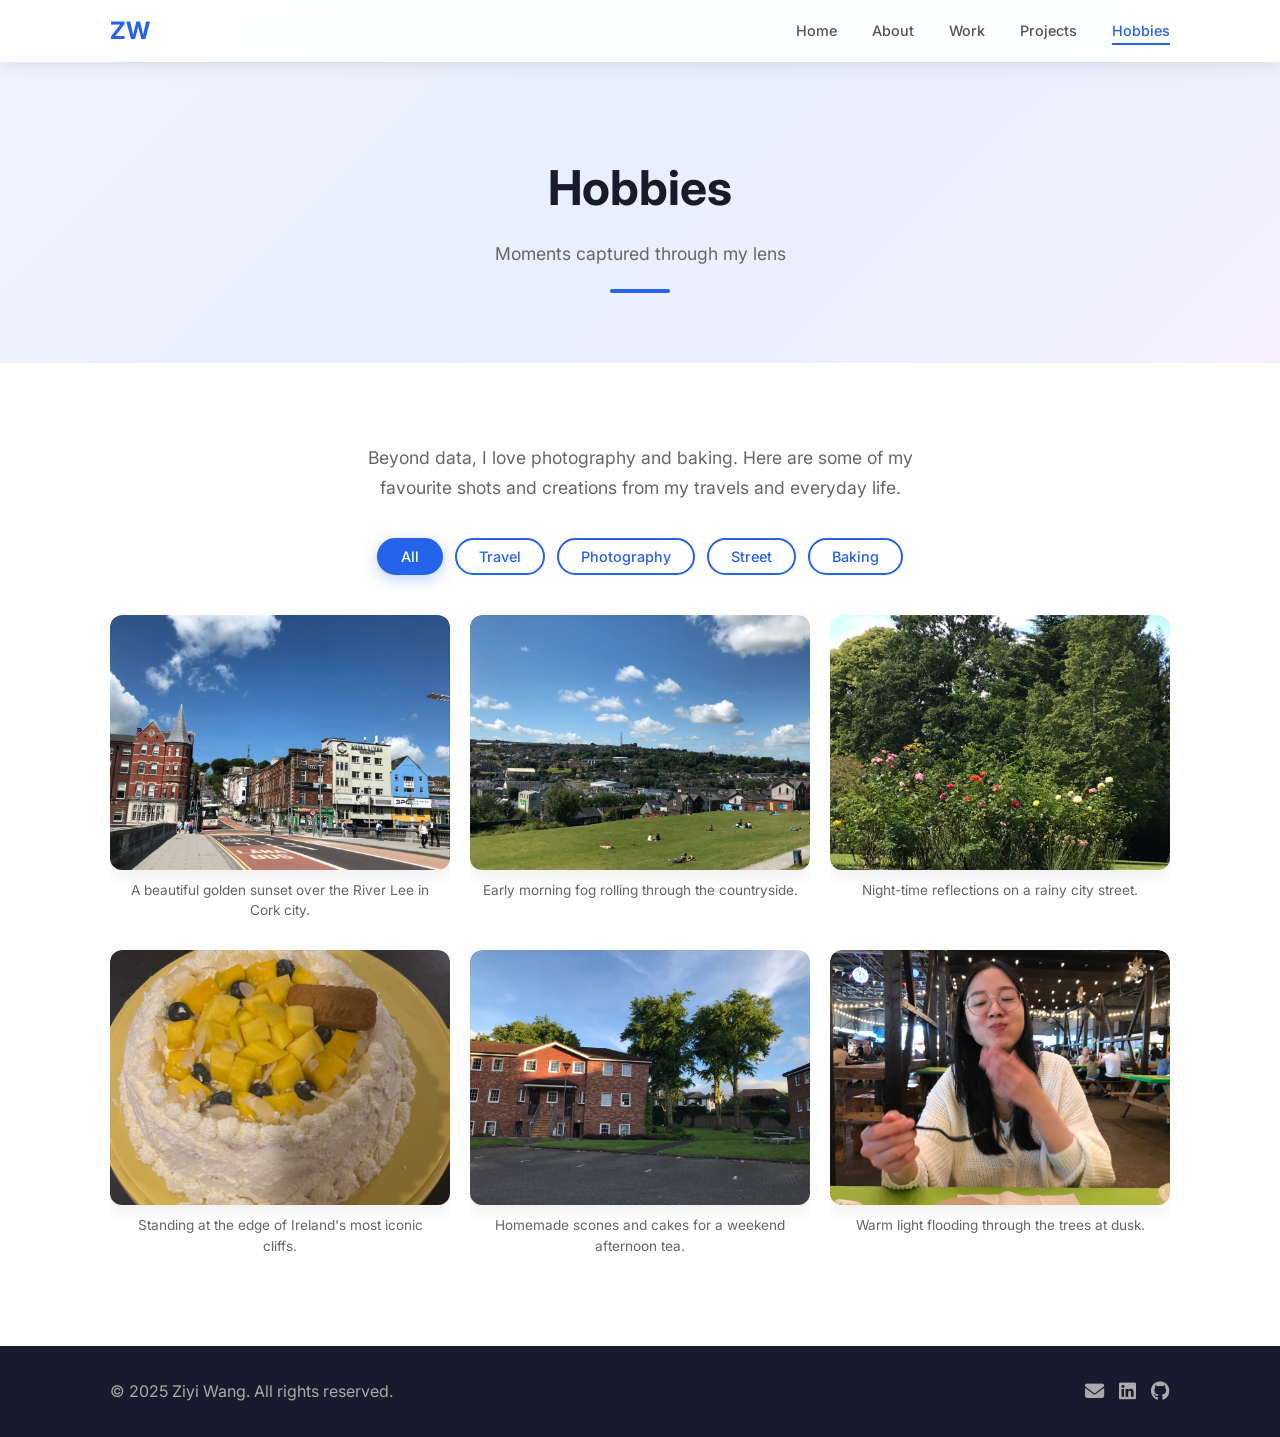
==== hobbies/index.html @ 8f274f3e "Add files via upload" ====
<!DOCTYPE html>
<html lang="en">
<head>
    <meta charset="UTF-8">
    <meta name="viewport" content="width=device-width, initial-scale=1.0">
    <title>Hobbies | Ziyi Wang</title>
    <link rel="stylesheet" href="../style.css">
    <link href="https://fonts.googleapis.com/css2?family=Inter:wght@300;400;500;600;700&display=swap" rel="stylesheet">
    <link rel="stylesheet" href="https://cdnjs.cloudflare.com/ajax/libs/font-awesome/6.4.0/css/all.min.css">
</head>
<body>

    <!-- Navigation -->
    <nav class="navbar navbar-solid" id="navbar">
        <div class="nav-container">
            <a href="../index.html" class="nav-logo">ZW</a>
            <button class="nav-toggle" id="navToggle">
                <i class="fas fa-bars"></i>
            </button>
            <ul class="nav-links" id="navLinks">
                <li><a href="../index.html">Home</a></li>
                <li><a href="../about/index.html">About</a></li>
                <li><a href="../work/index.html">Work</a></li>
                <li><a href="../projects/index.html">Projects</a></li>
                <li><a href="../hobbies/index.html" class="active">Hobbies</a></li>
            </ul>
        </div>
    </nav>

    <!-- Page Header -->
    <section class="page-header">
        <div class="container">
            <h1 class="page-header-title">Hobbies</h1>
            <p class="page-header-subtitle">
                Moments captured through my lens
            </p>
            <div class="page-header-line"></div>
        </div>
    </section>

    <!-- Gallery -->
    <section class="section" style="background: #fff;">
        <div class="container">
            <p class="hobbies-intro">
                Beyond data, I love photography and baking. Here are some of my
                favourite shots and creations from my travels and everyday life.
            </p>

            <!-- Filter Buttons -->
            <div class="photo-filters">
                <button class="filter-btn active" data-filter="all">All</button>
                <button class="filter-btn" data-filter="travel">Travel</button>
                <button class="filter-btn" data-filter="photography">Photography</button>
                <button class="filter-btn" data-filter="street">Street</button>
                <button class="filter-btn" data-filter="baking">Baking</button>
            </div>

            <!-- Photo Grid -->
            <div class="photo-gallery">

                <!-- Photo 1 -->
                <div class="photo-item" data-category="travel">
                    <div class="photo-wrapper">
                        <img src="../assets/photos/photo1.jpeg" alt="Sunset in Cork" loading="lazy">
                        <div class="photo-overlay">
                            <div class="photo-info">
                                <h4>Sunset in Cork</h4>
                                <p>Travel · 2024</p>
                            </div>
                            <button class="photo-expand"><i class="fas fa-expand"></i></button>
                        </div>
                    </div>
                    <div class="photo-caption">A beautiful golden sunset over the River Lee in Cork city.</div>
                </div>

                <!-- Photo 2 -->
                <div class="photo-item" data-category="photography">
                    <div class="photo-wrapper">
                        <img src="../assets/photos/photo2.jpeg" alt="Morning Mist" loading="lazy">
                        <div class="photo-overlay">
                            <div class="photo-info">
                                <h4>Morning Mist</h4>
                                <p>Photography · 2024</p>
                            </div>
                            <button class="photo-expand"><i class="fas fa-expand"></i></button>
                        </div>
                    </div>
                    <div class="photo-caption">Early morning fog rolling through the countryside.</div>
                </div>

                <!-- Photo 3 -->
                <div class="photo-item" data-category="street">
                    <div class="photo-wrapper">
                        <img src="../assets/photos/photo3.jpeg" alt="City Lights" loading="lazy">
                        <div class="photo-overlay">
                            <div class="photo-info">
                                <h4>City Lights</h4>
                                <p>Street · 2023</p>
                            </div>
                            <button class="photo-expand"><i class="fas fa-expand"></i></button>
                        </div>
                    </div>
                    <div class="photo-caption">Night-time reflections on a rainy city street.</div>
                </div>

                <!-- Photo 4 -->
                <div class="photo-item" data-category="travel">
                    <div class="photo-wrapper">
                        <img src="../assets/photos/photo4.jpeg" alt="Cliffs of Moher" loading="lazy">
                        <div class="photo-overlay">
                            <div class="photo-info">
                                <h4>Cliffs of Moher</h4>
                                <p>Travel · 2024</p>
                            </div>
                            <button class="photo-expand"><i class="fas fa-expand"></i></button>
                        </div>
                    </div>
                    <div class="photo-caption">Standing at the edge of Ireland's most iconic cliffs.</div>
                </div>

                <!-- Photo 5 -->
                <div class="photo-item" data-category="baking">
                    <div class="photo-wrapper">
                        <img src="../assets/photos/photo5.jpeg" alt="Afternoon Tea" loading="lazy">
                        <div class="photo-overlay">
                            <div class="photo-info">
                                <h4>Afternoon Tea</h4>
                                <p>Baking · 2024</p>
                            </div>
                            <button class="photo-expand"><i class="fas fa-expand"></i></button>
                        </div>
                    </div>
                    <div class="photo-caption">Homemade scones and cakes for a weekend afternoon tea.</div>
                </div>

                <!-- Photo 6 -->
                <div class="photo-item" data-category="photography">
                    <div class="photo-wrapper">
                        <img src="../assets/photos/photo6.jpeg" alt="Golden Hour" loading="lazy">
                        <div class="photo-overlay">
                            <div class="photo-info">
                                <h4>Golden Hour</h4>
                                <p>Photography · 2023</p>
                            </div>
                            <button class="photo-expand"><i class="fas fa-expand"></i></button>
                        </div>
                    </div>
                    <div class="photo-caption">Warm light flooding through the trees at dusk.</div>
                </div>

            </div>
        </div>
    </section>

    <!-- Lightbox -->
    <div class="lightbox" id="lightbox">
        <button class="lightbox-close" id="lightboxClose"><i class="fas fa-times"></i></button>
        <button class="lightbox-nav lightbox-prev" id="lightboxPrev"><i class="fas fa-chevron-left"></i></button>
        <button class="lightbox-nav lightbox-next" id="lightboxNext"><i class="fas fa-chevron-right"></i></button>
        <div class="lightbox-content">
            <img src="" alt="" id="lightboxImg">
            <div class="lightbox-caption" id="lightboxCaption"></div>
        </div>
    </div>

    <!-- Footer -->
    <footer class="footer">
        <div class="container">
            <div class="footer-content">
                <p>&copy; 2025 Ziyi Wang. All rights reserved.</p>
                <div class="footer-socials">
                    <a href="mailto:itszoey211@gmail.com"><i class="fas fa-envelope"></i></a>
                    <a href="https://www.linkedin.com/in/-ziyi-wang/" target="_blank"><i class="fab fa-linkedin"></i></a>
                    <a href="https://github.com/Itzoeyw" target="_blank"><i class="fab fa-github"></i></a>
                </div>
            </div>
        </div>
    </footer>

    <script>
        // Mobile nav
        document.getElementById('navToggle').addEventListener('click', () => {
            document.getElementById('navLinks').classList.toggle('active');
        });
        document.querySelectorAll('.nav-links a').forEach(a => {
            a.addEventListener('click', () => document.getElementById('navLinks').classList.remove('active'));
        });

        // Photo filters
        const filterBtns = document.querySelectorAll('.filter-btn');
        const photos = document.querySelectorAll('.photo-item');
        filterBtns.forEach(btn => {
            btn.addEventListener('click', () => {
                filterBtns.forEach(b => b.classList.remove('active'));
                btn.classList.add('active');
                const f = btn.dataset.filter;
                photos.forEach(p => {
                    p.classList.toggle('hidden', f !== 'all' && p.dataset.category !== f);
                });
            });
        });

        // Lightbox
        const lightbox = document.getElementById('lightbox');
        const lbImg = document.getElementById('lightboxImg');
        const lbCap = document.getElementById('lightboxCaption');
        let idx = 0;

        function vis() { return [...document.querySelectorAll('.photo-item:not(.hidden)')]; }

        function openLB(i) {
            const list = vis(); idx = i;
            const p = list[idx];
            lbImg.src = p.querySelector('img').src;
            const title = p.querySelector('h4').textContent;
            const caption = p.querySelector('.photo-caption').textContent;
            lbCap.textContent = title + ' — ' + caption;
            lightbox.classList.add('active');
            document.body.style.overflow = 'hidden';
        }

        function closeLB() {
            lightbox.classList.remove('active');
            document.body.style.overflow = '';
        }

        function navLB(d) {
            const list = vis();
            idx = (idx + d + list.length) % list.length;
            const p = list[idx];
            lbImg.src = p.querySelector('img').src;
            const title = p.querySelector('h4').textContent;
            const caption = p.querySelector('.photo-caption').textContent;
            lbCap.textContent = title + ' — ' + caption;
        }

        document.querySelectorAll('.photo-wrapper').forEach(w => {
            w.addEventListener('click', () => {
                const item = w.closest('.photo-item');
                const i = vis().indexOf(item);
                if (i >= 0) openLB(i);
            });
        });

        document.getElementById('lightboxClose').addEventListener('click', closeLB);
        document.getElementById('lightboxPrev').addEventListener('click', () => navLB(-1));
        document.getElementById('lightboxNext').addEventListener('click', () => navLB(1));
        lightbox.addEventListener('click', (e) => { if (e.target === lightbox) closeLB(); });
        document.addEventListener('keydown', (e) => {
            if (!lightbox.classList.contains('active')) return;
            if (e.key === 'Escape') closeLB();
            if (e.key === 'ArrowLeft') navLB(-1);
            if (e.key === 'ArrowRight') navLB(1);
        });
    </script>

</body>
</html>
---- style.css ----
/* ==================== CUSTOM PROPERTIES ==================== */
:root {
    --color-primary: #2563eb;
    --color-primary-dark: #1d4ed8;
    --color-accent: #6366f1;
    --color-bg: #fafafa;
    --color-bg-alt: #fff;
    --color-bg-hero: linear-gradient(135deg, #f0f4ff 0%, #e8f0fe 50%, #f5f0ff 100%);
    --color-bg-card: #fff;
    --color-bg-tag: #f0f4ff;
    --color-text: #333;
    --color-text-light: #555;
    --color-text-lighter: #666;
    --color-text-muted: #999;
    --color-heading: #1a1a2e;
    --color-border: #ddd;
    --color-footer-bg: #1a1a2e;
    --color-footer-text: #aaa;
    --shadow-card: 0 4px 20px rgba(0, 0, 0, 0.08);
    --radius: 12px;
    --transition: 0.3s ease;
    --font: 'Inter', sans-serif;
}

/* ==================== RESET & BASE ==================== */
* {
    margin: 0;
    padding: 0;
    box-sizing: border-box;
}

html {
    scroll-behavior: smooth;
}

body {
    font-family: var(--font);
    color: var(--color-text);
    line-height: 1.6;
    background-color: var(--color-bg);
    overflow-x: hidden;
}

a {
    text-decoration: none;
    color: inherit;
}

ul {
    list-style: none;
}

img {
    max-width: 100%;
    display: block;
}

.container {
    max-width: 1100px;
    margin: 0 auto;
    padding: 0 20px;
}

/* ==================== NAVBAR ==================== */
.navbar {
    position: fixed;
    top: 0;
    left: 0;
    width: 100%;
    z-index: 1000;
    padding: 20px 0;
    transition: all var(--transition);
    background: transparent;
}

.navbar.scrolled,
.navbar-solid {
    background: rgba(255, 255, 255, 0.95);
    backdrop-filter: blur(10px);
    box-shadow: 0 2px 20px rgba(0, 0, 0, 0.1);
    padding: 12px 0;
}

.nav-container {
    max-width: 1100px;
    margin: 0 auto;
    padding: 0 20px;
    display: flex;
    justify-content: space-between;
    align-items: center;
}

.nav-logo {
    font-size: 1.5rem;
    font-weight: 700;
    color: var(--color-primary);
    transition: transform var(--transition);
}

.nav-logo:hover {
    transform: scale(1.05);
}

.nav-links {
    display: flex;
    gap: 35px;
}

.nav-links a {
    font-size: 0.9rem;
    font-weight: 500;
    color: var(--color-text-light);
    transition: color var(--transition);
    position: relative;
    padding: 4px 0;
}

.nav-links a:hover,
.nav-links a.active {
    color: var(--color-primary);
}

.nav-links a::after {
    content: '';
    position: absolute;
    bottom: -2px;
    left: 0;
    width: 0;
    height: 2px;
    background: var(--color-primary);
    transition: width var(--transition);
}

.nav-links a:hover::after,
.nav-links a.active::after {
    width: 100%;
}

.nav-toggle {
    display: none;
    background: none;
    border: none;
    font-size: 1.5rem;
    cursor: pointer;
    color: var(--color-text);
}

/* ==================== HERO ==================== */
.hero {
    min-height: 100vh;
    display: flex;
    flex-direction: column;
    justify-content: center;
    align-items: center;
    padding: 120px 20px 60px;
    background: var(--color-bg-hero);
    position: relative;
}

.hero-content {
    max-width: 1100px;
    width: 100%;
    display: flex;
    align-items: center;
    justify-content: space-between;
    gap: 60px;
}

.hero-text {
    flex: 1;
}

.hero-greeting {
    font-size: 1.1rem;
    color: var(--color-primary);
    font-weight: 500;
    margin-bottom: 8px;
}

.hero-name {
    font-size: 3.5rem;
    font-weight: 700;
    color: var(--color-heading);
    margin-bottom: 10px;
    line-height: 1.2;
}

.hero-title {
    font-size: 1.4rem;
    color: var(--color-accent);
    font-weight: 500;
    margin-bottom: 20px;
}

.hero-description {
    font-size: 1.05rem;
    color: var(--color-text-lighter);
    max-width: 500px;
    margin-bottom: 30px;
    line-height: 1.7;
}

.hero-buttons {
    display: flex;
    gap: 15px;
    margin-bottom: 30px;
}

.btn {
    padding: 12px 28px;
    border-radius: 8px;
    font-weight: 600;
    font-size: 0.95rem;
    transition: all var(--transition);
    cursor: pointer;
    display: inline-block;
}

.btn-primary {
    background: var(--color-primary);
    color: white;
    border: 2px solid var(--color-primary);
}

.btn-primary:hover {
    background: var(--color-primary-dark);
    transform: translateY(-2px);
    box-shadow: 0 4px 15px rgba(37, 99, 235, 0.4);
}

.btn-secondary {
    background: transparent;
    color: var(--color-primary);
    border: 2px solid var(--color-primary);
}

.btn-secondary:hover {
    background: var(--color-primary);
    color: white;
    transform: translateY(-2px);
}

.hero-socials {
    display: flex;
    gap: 15px;
}

.hero-socials a {
    width: 42px;
    height: 42px;
    border-radius: 50%;
    border: 2px solid var(--color-border);
    display: flex;
    align-items: center;
    justify-content: center;
    color: var(--color-text-light);
    transition: all var(--transition);
}

.hero-socials a:hover {
    border-color: var(--color-primary);
    color: var(--color-primary);
    transform: translateY(-3px);
}

.hero-image {
    flex-shrink: 0;
}

.image-wrapper {
    width: 300px;
    height: 300px;
    border-radius: 50%;
    overflow: hidden;
    border: 4px solid var(--color-primary);
    box-shadow: 0 20px 60px rgba(37, 99, 235, 0.2);
}

.image-wrapper img {
    width: 100%;
    height: 100%;
    object-fit: cover;
}

.scroll-indicator {
    position: absolute;
    bottom: 30px;
    animation: bounce 2s infinite;
}

.scroll-indicator a {
    color: var(--color-primary);
    font-size: 1.5rem;
}

@keyframes bounce {
    0%, 20%, 50%, 80%, 100% { transform: translateY(0); }
    40% { transform: translateY(-10px); }
    60% { transform: translateY(-5px); }
}

/* Intro cards on home */
.intro-cards {
    display: grid;
    grid-template-columns: repeat(4, 1fr);
    gap: 25px;
    padding: 80px 0;
    max-width: 1100px;
    margin: 0 auto;
}

.intro-card {
    background: var(--color-bg-card);
    padding: 35px 25px;
    border-radius: var(--radius);
    text-align: center;
    box-shadow: var(--shadow-card);
    transition: transform var(--transition);
    cursor: pointer;
    display: block;
}

.intro-card:hover {
    transform: translateY(-5px);
}

.intro-card i {
    font-size: 2rem;
    color: var(--color-primary);
    margin-bottom: 15px;
}

.intro-card h3 {
    color: var(--color-heading);
    font-size: 1.1rem;
    margin-bottom: 8px;
    font-weight: 600;
}

.intro-card p {
    color: var(--color-text-lighter);
    font-size: 0.9rem;
    line-height: 1.6;
}

.intro-card .card-arrow {
    margin-top: 15px;
    color: var(--color-primary);
    font-size: 0.85rem;
    font-weight: 600;
    display: inline-flex;
    align-items: center;
    gap: 6px;
    transition: gap var(--transition);
}

.intro-card:hover .card-arrow {
    gap: 10px;
}

/* ==================== PAGE HEADER ==================== */
.page-header {
    padding: 150px 0 70px;
    background: var(--color-bg-hero);
    text-align: center;
}

.page-header-title {
    font-size: 3rem;
    font-weight: 700;
    color: var(--color-heading);
    margin-bottom: 12px;
}

.page-header-subtitle {
    font-size: 1.1rem;
    color: var(--color-text-lighter);
    max-width: 500px;
    margin: 0 auto;
    line-height: 1.7;
}

.page-header-line {
    width: 60px;
    height: 4px;
    background: var(--color-primary);
    margin: 20px auto 0;
    border-radius: 2px;
}

/* ==================== SECTIONS ==================== */
.section {
    padding: 80px 0;
}

.section-alt {
    background: var(--color-bg);
}

.section-title {
    font-size: 1.8rem;
    font-weight: 700;
    color: var(--color-heading);
    margin-bottom: 10px;
}

.section-title.center {
    text-align: center;
}

.section-line {
    width: 50px;
    height: 3px;
    background: var(--color-primary);
    border-radius: 2px;
    margin-bottom: 40px;
}

.section-line.center {
    margin-left: auto;
    margin-right: auto;
}

/* ==================== ABOUT ==================== */
.about-grid {
    display: grid;
    grid-template-columns: 1fr 1fr;
    gap: 60px;
    align-items: center;
}

.about-text p {
    font-size: 1.05rem;
    color: var(--color-text-light);
    margin-bottom: 15px;
    line-height: 1.8;
}

.about-image-col {
    display: flex;
    justify-content: center;
}

.about-photo {
    width: 280px;
    height: 340px;
    border-radius: var(--radius);
    overflow: hidden;
    box-shadow: var(--shadow-card);
    position: relative;
}

.about-photo img {
    width: 100%;
    height: 100%;
    object-fit: cover;
}

.about-stats {
    display: grid;
    grid-template-columns: repeat(4, 1fr);
    gap: 20px;
}

.stat-card {
    background: var(--color-bg-card);
    padding: 30px 20px;
    border-radius: var(--radius);
    text-align: center;
    transition: transform var(--transition);
    box-shadow: var(--shadow-card);
}

.stat-card:hover {
    transform: translateY(-5px);
}

.stat-card h3 {
    font-size: 2rem;
    color: var(--color-primary);
    font-weight: 700;
}

.stat-card p {
    color: var(--color-text-lighter);
    font-size: 0.9rem;
    margin-top: 5px;
}

/* ==================== SKILLS ==================== */
.skills-grid {
    display: grid;
    grid-template-columns: repeat(2, 1fr);
    gap: 30px;
}

.skill-category {
    background: var(--color-bg-card);
    padding: 30px;
    border-radius: var(--radius);
    box-shadow: var(--shadow-card);
}

.skill-category h3 {
    font-size: 1.1rem;
    color: var(--color-heading);
    margin-bottom: 20px;
    font-weight: 600;
}

.skill-category h3 i {
    color: var(--color-primary);
    margin-right: 8px;
}

.skill-item {
    margin-bottom: 15px;
}

.skill-name {
    font-size: 0.9rem;
    color: var(--color-text-light);
    font-weight: 500;
    display: block;
    margin-bottom: 6px;
}

.skill-bar {
    width: 100%;
    height: 8px;
    background: var(--color-bg-tag);
    border-radius: 4px;
    overflow: hidden;
}

.skill-fill {
    height: 100%;
    background: linear-gradient(90deg, var(--color-primary), var(--color-accent));
    border-radius: 4px;
    width: var(--w);
}

.competency-tags {
    display: flex;
    flex-wrap: wrap;
    gap: 10px;
}

.competency-tags span {
    background: var(--color-bg-tag);
    color: var(--color-primary);
    padding: 8px 16px;
    border-radius: 25px;
    font-size: 0.85rem;
    font-weight: 500;
}

/* ==================== TIMELINE ==================== */
.timeline {
    position: relative;
    padding-left: 40px;
}

.timeline::before {
    content: '';
    position: absolute;
    left: 15px;
    top: 0;
    bottom: 0;
    width: 3px;
    background: linear-gradient(to bottom, var(--color-primary), var(--color-accent));
    border-radius: 2px;
}

.timeline-item {
    position: relative;
    margin-bottom: 40px;
}

.timeline-dot {
    position: absolute;
    left: -32px;
    top: 25px;
    width: 14px;
    height: 14px;
    background: var(--color-primary);
    border-radius: 50%;
    border: 3px solid var(--color-bg);
    box-shadow: 0 0 0 3px var(--color-primary);
}

.timeline-card {
    background: var(--color-bg-card);
    padding: 30px;
    border-radius: var(--radius);
    box-shadow: var(--shadow-card);
    transition: transform var(--transition);
}

.timeline-card:hover {
    transform: translateX(5px);
}

.timeline-header {
    display: flex;
    justify-content: space-between;
    align-items: flex-start;
    margin-bottom: 15px;
    flex-wrap: wrap;
    gap: 10px;
}

.timeline-header h3 {
    font-size: 1.2rem;
    color: var(--color-heading);
    font-weight: 600;
}

.timeline-header h4 {
    color: var(--color-primary);
    font-size: 0.95rem;
    font-weight: 500;
    margin-top: 4px;
}

.timeline-date {
    background: var(--color-bg-tag);
    color: var(--color-primary);
    padding: 5px 12px;
    border-radius: 20px;
    font-size: 0.85rem;
    font-weight: 500;
    white-space: nowrap;
}

.timeline-list {
    margin: 15px 0;
    padding-left: 20px;
}

.timeline-list li {
    list-style: disc;
    color: var(--color-text-light);
    font-size: 0.95rem;
    margin-bottom: 8px;
    line-height: 1.6;
}

.timeline-tags {
    display: flex;
    flex-wrap: wrap;
    gap: 8px;
    margin-top: 15px;
}

.timeline-tags span {
    background: var(--color-bg-tag);
    color: var(--color-primary);
    padding: 4px 12px;
    border-radius: 20px;
    font-size: 0.8rem;
    font-weight: 500;
}

/* ==================== PROJECTS ==================== */
.projects-grid {
    display: grid;
    grid-template-columns: repeat(3, 1fr);
    gap: 25px;
}

.project-card {
    background: var(--color-bg-card);
    padding: 30px;
    border-radius: var(--radius);
    box-shadow: var(--shadow-card);
    transition: transform var(--transition);
    border-top: 4px solid var(--color-primary);
}

.project-card:hover {
    transform: translateY(-5px);
}

.project-icon {
    width: 50px;
    height: 50px;
    background: var(--color-bg-tag);
    border-radius: var(--radius);
    display: flex;
    align-items: center;
    justify-content: center;
    font-size: 1.3rem;
    color: var(--color-primary);
    margin-bottom: 15px;
}

.project-card h3 {
    font-size: 1.1rem;
    color: var(--color-heading);
    margin-bottom: 10px;
    font-weight: 600;
}

.project-card p {
    color: var(--color-text-lighter);
    font-size: 0.9rem;
    line-height: 1.6;
    margin-bottom: 15px;
}

.project-tags {
    display: flex;
    flex-wrap: wrap;
    gap: 6px;
    margin-bottom: 10px;
}

.project-tags span {
    background: var(--color-bg-tag);
    color: var(--color-primary);
    padding: 3px 10px;
    border-radius: 15px;
    font-size: 0.75rem;
    font-weight: 500;
}

.project-date {
    color: var(--color-text-muted);
    font-size: 0.8rem;
}

/* ==================== EDUCATION ==================== */
.education-grid {
    display: grid;
    grid-template-columns: repeat(2, 1fr);
    gap: 30px;
}

.education-card {
    background: var(--color-bg-card);
    padding: 35px;
    border-radius: var(--radius);
    box-shadow: var(--shadow-card);
    text-align: center;
    transition: transform var(--transition);
}

.education-card:hover {
    transform: translateY(-5px);
}

.edu-icon {
    font-size: 2.5rem;
    color: var(--color-primary);
    margin-bottom: 15px;
}

.education-card h3 {
    font-size: 1.15rem;
    color: var(--color-heading);
    font-weight: 600;
    margin-bottom: 5px;
}

.education-card h4 {
    color: var(--color-primary);
    font-size: 0.95rem;
    font-weight: 500;
    margin-bottom: 10px;
}

.edu-date {
    background: var(--color-bg-tag);
    color: var(--color-primary);
    padding: 4px 14px;
    border-radius: 20px;
    font-size: 0.85rem;
    font-weight: 500;
}

.edu-grade {
    margin-top: 12px;
    color: var(--color-text-light);
    font-weight: 600;
}

/* ==================== CONTACT ==================== */
.contact-section {
    background: var(--color-bg-hero) !important;
}

.contact-intro {
    color: var(--color-text-lighter);
    font-size: 1.05rem;
    margin-bottom: 35px;
    line-height: 1.7;
}

.contact-intro.center {
    text-align: center;
}

.contact-cards {
    display: grid;
    grid-template-columns: repeat(3, 1fr);
    gap: 25px;
}

.contact-card {
    background: var(--color-bg-card);
    padding: 35px 25px;
    border-radius: var(--radius);
    text-align: center;
    box-shadow: var(--shadow-card);
    transition: transform var(--transition);
}

.contact-card:hover {
    transform: translateY(-5px);
}

.contact-card i {
    font-size: 2rem;
    color: var(--color-primary);
    margin-bottom: 15px;
}

.contact-card h4 {
    color: var(--color-heading);
    margin-bottom: 8px;
}

.contact-card p {
    color: var(--color-text-lighter);
    font-size: 0.9rem;
}

/* ==================== PHOTOGRAPHY ==================== */
.hobbies-intro {
    text-align: center;
    color: var(--color-text-lighter);
    font-size: 1.1rem;
    margin-bottom: 35px;
    max-width: 600px;
    margin-left: auto;
    margin-right: auto;
    line-height: 1.7;
}

.photo-filters {
    display: flex;
    justify-content: center;
    gap: 12px;
    margin-bottom: 40px;
    flex-wrap: wrap;
}

.filter-btn {
    padding: 8px 22px;
    border: 2px solid var(--color-primary);
    background: transparent;
    color: var(--color-primary);
    border-radius: 25px;
    font-size: 0.9rem;
    font-weight: 500;
    cursor: pointer;
    transition: all var(--transition);
    font-family: var(--font);
}

.filter-btn:hover,
.filter-btn.active {
    background: var(--color-primary);
    color: white;
    box-shadow: 0 4px 15px rgba(37, 99, 235, 0.3);
}

.photo-gallery {
    display: grid;
    grid-template-columns: repeat(3, 1fr);
    gap: 20px;
}

.photo-item {
    border-radius: var(--radius);
    overflow: hidden;
    transition: all 0.4s ease;
}

.photo-item.hidden {
    display: none;
}

.photo-wrapper {
    position: relative;
    width: 100%;
    padding-top: 75%;
    overflow: hidden;
    border-radius: var(--radius);
    cursor: pointer;
    box-shadow: var(--shadow-card);
}

.photo-wrapper img {
    position: absolute;
    top: 0;
    left: 0;
    width: 100%;
    height: 100%;
    object-fit: cover;
    transition: transform 0.5s ease;
}

.photo-wrapper:hover img {
    transform: scale(1.08);
}

.photo-overlay {
    position: absolute;
    bottom: 0;
    left: 0;
    right: 0;
    background: linear-gradient(to top, rgba(0,0,0,0.75), rgba(0,0,0,0.3) 50%, transparent);
    padding: 50px 20px 20px;
    display: flex;
    justify-content: space-between;
    align-items: flex-end;
    opacity: 0;
    transition: opacity var(--transition);
}

.photo-wrapper:hover .photo-overlay {
    opacity: 1;
}

.photo-info h4 {
    color: #fff;
    font-size: 1rem;
    font-weight: 600;
    margin-bottom: 2px;
}

.photo-info p {
    color: rgba(255,255,255,0.8);
    font-size: 0.8rem;
}

.photo-expand {
    width: 38px;
    height: 38px;
    border-radius: 50%;
    border: 2px solid rgba(255,255,255,0.7);
    background: rgba(255,255,255,0.15);
    color: #fff;
    display: flex;
    align-items: center;
    justify-content: center;
    cursor: pointer;
    transition: all var(--transition);
    font-size: 0.9rem;
    flex-shrink: 0;
}

.photo-expand:hover {
    background: var(--color-primary);
    border-color: var(--color-primary);
}

/* ==================== LIGHTBOX ==================== */
.lightbox {
    position: fixed;
    inset: 0;
    background: rgba(0,0,0,0.92);
    z-index: 2000;
    display: flex;
    align-items: center;
    justify-content: center;
    opacity: 0;
    visibility: hidden;
    transition: all var(--transition);
}

.lightbox.active {
    opacity: 1;
    visibility: visible;
}

.lightbox-content {
    max-width: 90vw;
    max-height: 85vh;
    display: flex;
    flex-direction: column;
    align-items: center;
}

.lightbox-content img {
    max-width: 100%;
    max-height: 78vh;
    object-fit: contain;
    border-radius: 8px;
    box-shadow: 0 20px 60px rgba(0,0,0,0.5);
}

.lightbox-caption {
    color: rgba(255,255,255,0.85);
    font-size: 0.95rem;
    margin-top: 15px;
    text-align: center;
}

.lightbox-close {
    position: absolute;
    top: 20px;
    right: 25px;
    width: 45px;
    height: 45px;
    border-radius: 50%;
    border: 2px solid rgba(255,255,255,0.4);
    background: rgba(255,255,255,0.1);
    color: #fff;
    font-size: 1.2rem;
    cursor: pointer;
    display: flex;
    align-items: center;
    justify-content: center;
    transition: all var(--transition);
    z-index: 2001;
}

.lightbox-close:hover {
    background: rgba(255,255,255,0.25);
    transform: rotate(90deg);
}

.lightbox-nav {
    position: absolute;
    top: 50%;
    transform: translateY(-50%);
    width: 50px;
    height: 50px;
    border-radius: 50%;
    border: 2px solid rgba(255,255,255,0.4);
    background: rgba(255,255,255,0.1);
    color: #fff;
    font-size: 1.1rem;
    cursor: pointer;
    display: flex;
    align-items: center;
    justify-content: center;
    transition: all var(--transition);
    z-index: 2001;
}

.lightbox-nav:hover {
    background: rgba(255,255,255,0.25);
}

.lightbox-prev {
    left: 25px;
}

.lightbox-next {
    right: 25px;
}

/* ==================== FOOTER ==================== */
.footer {
    background: var(--color-footer-bg);
    color: var(--color-footer-text);
    padding: 30px 0;
}

.footer-content {
    display: flex;
    justify-content: space-between;
    align-items: center;
}

.footer-socials {
    display: flex;
    gap: 15px;
}

.footer-socials a {
    color: var(--color-footer-text);
    font-size: 1.2rem;
    transition: color var(--transition);
}

.footer-socials a:hover {
    color: var(--color-primary);
}

/* ==================== RESPONSIVE ==================== */
@media (max-width: 768px) {
    .nav-toggle {
        display: block;
    }

    .nav-links {
        display: none;
        position: absolute;
        top: 100%;
        left: 0;
        width: 100%;
        background: white;
        flex-direction: column;
        padding: 20px;
        box-shadow: 0 10px 30px rgba(0,0,0,0.1);
        gap: 15px;
    }

    .nav-links.active {
        display: flex;
    }

    .hero-content {
        flex-direction: column-reverse;
        text-align: center;
    }

    .hero-name {
        font-size: 2.5rem;
    }

    .hero-description {
        margin: 0 auto 30px;
    }

    .hero-buttons {
        justify-content: center;
    }

    .hero-socials {
        justify-content: center;
    }

    .image-wrapper {
        width: 200px;
        height: 200px;
    }

    .page-header {
        padding: 120px 0 50px;
    }

    .page-header-title {
        font-size: 2.2rem;
    }

    .intro-cards {
        grid-template-columns: 1fr;
    }

    .about-grid {
        grid-template-columns: 1fr;
        gap: 40px;
    }

    .about-image-col {
        order: -1;
    }

    .about-stats {
        grid-template-columns: repeat(2, 1fr);
    }

    .skills-grid {
        grid-template-columns: 1fr;
    }

    .projects-grid {
        grid-template-columns: 1fr;
    }

    .education-grid {
        grid-template-columns: 1fr;
    }

    .contact-cards {
        grid-template-columns: 1fr;
    }

    .timeline {
        padding-left: 30px;
    }

    .timeline-header {
        flex-direction: column;
    }

    .photo-gallery {
        grid-template-columns: repeat(2, 1fr);
        gap: 15px;
    }

    .photo-filters {
        gap: 8px;
    }

    .filter-btn {
        padding: 6px 16px;
        font-size: 0.82rem;
    }

    .lightbox-nav {
        width: 40px;
        height: 40px;
    }

    .lightbox-prev {
        left: 10px;
    }

    .lightbox-next {
        right: 10px;
    }

    .lightbox-close {
        top: 15px;
        right: 15px;
        width: 40px;
        height: 40px;
    }

    .footer-content {
        flex-direction: column;
        gap: 15px;
        text-align: center;
    }
}

@media (max-width: 480px) {
    .photo-gallery {
        grid-template-columns: 1fr;
    }

    .about-stats {
        grid-template-columns: 1fr;
    }
}

/* ==================== PHOTO CAPTIONS ==================== */
.photo-caption {
    padding: 10px 12px;
    font-size: 0.85rem;
    color: var(--color-text-lighter);
    line-height: 1.5;
    text-align: center;
}

/* ==================== PROJECT DETAIL CARDS ==================== */
.project-detail-grid {
    display: flex;
    flex-direction: column;
    gap: 40px;
}

.project-detail-card {
    background: var(--color-bg-card);
    border-radius: var(--radius);
    box-shadow: var(--shadow-card);
    overflow: hidden;
    transition: transform var(--transition);
    display: grid;
    grid-template-columns: 1fr 1fr;
    gap: 0;
}

.project-detail-card:hover {
    transform: translateY(-5px);
}

.project-detail-card:nth-child(even) {
    direction: rtl;
}

.project-detail-card:nth-child(even) > * {
    direction: ltr;
}

.project-detail-img {
    width: 100%;
    height: 100%;
    min-height: 280px;
    overflow: hidden;
}

.project-detail-img img {
    width: 100%;
    height: 100%;
    object-fit: cover;
    transition: transform 0.5s ease;
}

.project-detail-card:hover .project-detail-img img {
    transform: scale(1.05);
}

.project-detail-body {
    padding: 35px;
    display: flex;
    flex-direction: column;
    justify-content: center;
}

.project-detail-body h3 {
    font-size: 1.3rem;
    color: var(--color-heading);
    font-weight: 700;
    margin-bottom: 8px;
}

.project-detail-body .project-role {
    font-size: 0.9rem;
    color: var(--color-primary);
    font-weight: 500;
    margin-bottom: 15px;
}

.project-detail-body p {
    font-size: 0.95rem;
    color: var(--color-text-light);
    line-height: 1.7;
    margin-bottom: 15px;
}

.project-detail-body ul {
    padding-left: 20px;
    margin-bottom: 20px;
}

.project-detail-body ul li {
    list-style: disc;
    font-size: 0.9rem;
    color: var(--color-text-light);
    margin-bottom: 6px;
    line-height: 1.6;
}

.project-detail-tags {
    display: flex;
    flex-wrap: wrap;
    gap: 8px;
    margin-bottom: 15px;
}

.project-detail-tags span {
    background: var(--color-bg-tag);
    color: var(--color-primary);
    padding: 5px 14px;
    border-radius: 20px;
    font-size: 0.8rem;
    font-weight: 500;
}

.project-detail-date {
    font-size: 0.85rem;
    color: var(--color-text-muted);
}
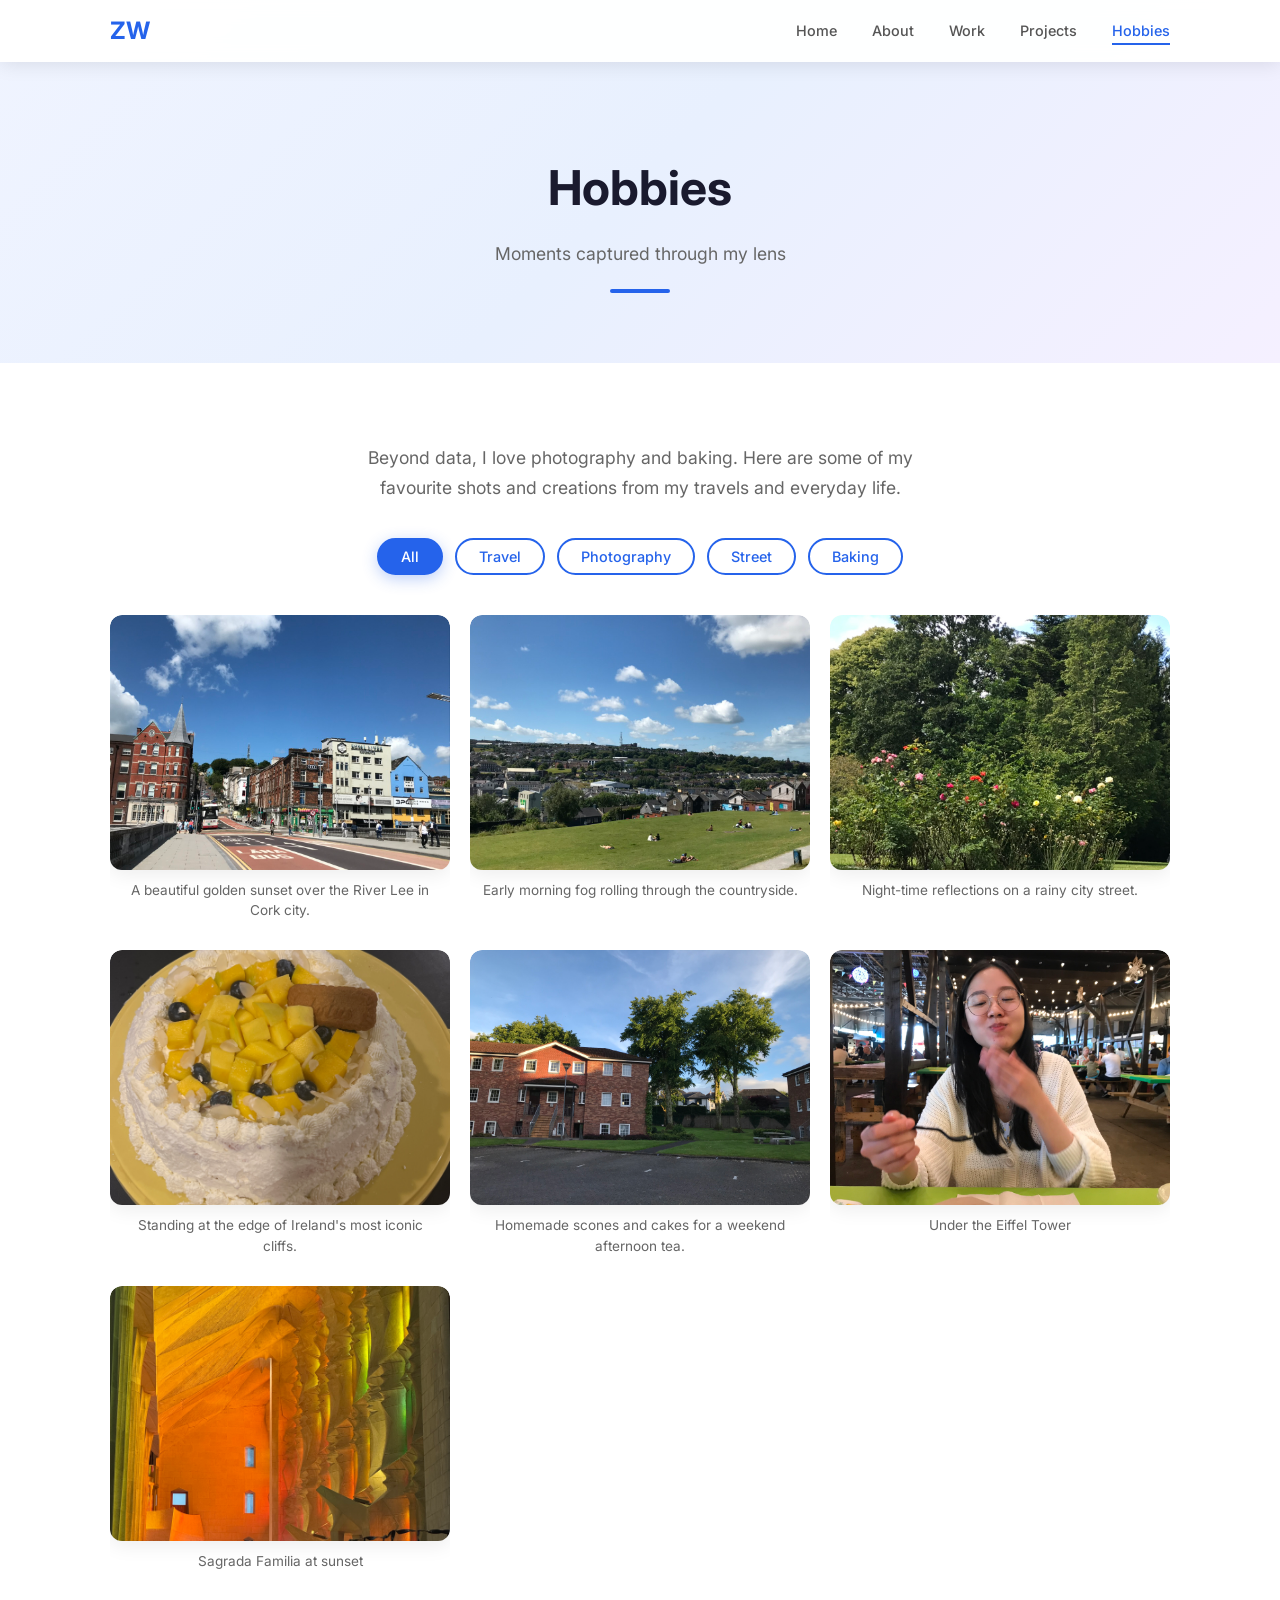
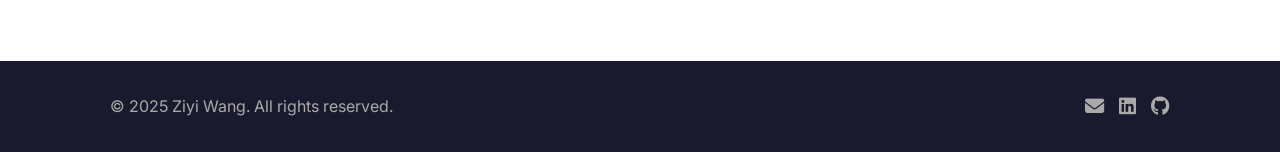
==== commit a48f3e8e: "Update index.html" ====
--- a/hobbies/index.html
+++ b/hobbies/index.html
@@ -136,18 +136,31 @@
                 <!-- Photo 6 -->
                 <div class="photo-item" data-category="photography">
                     <div class="photo-wrapper">
-                        <img src="../assets/photos/photo6.jpeg" alt="Golden Hour" loading="lazy">
-                        <div class="photo-overlay">
-                            <div class="photo-info">
-                                <h4>Golden Hour</h4>
-                                <p>Photography · 2023</p>
-                            </div>
-                            <button class="photo-expand"><i class="fas fa-expand"></i></button>
-                        </div>
-                    </div>
-                    <div class="photo-caption">Warm light flooding through the trees at dusk.</div>
-                </div>
-
+                        <img src="../assets/photos/photo6.jpeg" alt="Paris" loading="lazy">
+                        <div class="photo-overlay">
+                            <div class="photo-info">
+                                <h4>Paris</h4>
+                                <p>Travel · 2025</p>
+                            </div>
+                            <button class="photo-expand"><i class="fas fa-expand"></i></button>
+                        </div>
+                    </div>
+                    <div class="photo-caption">Under the Eiffel Tower</div>
+                </div>
+                <!-- Photo 6 -->
+                <div class="photo-item" data-category="travel">
+                    <div class="photo-wrapper">
+                        <img src="../assets/photos/IMG_5856.jpeg" alt="Barcelona" loading="lazy">
+                        <div class="photo-overlay">
+                            <div class="photo-info">
+                                <h4>Barcelona</h4>
+                                <p>travel · 2024</p>
+                            </div>
+                            <button class="photo-expand"><i class="fas fa-expand"></i></button>
+                        </div>
+                    </div>
+                    <div class="photo-caption">Sagrada Familia at sunset</div>
+                </div>
             </div>
         </div>
     </section>
@@ -255,4 +268,4 @@
     </script>
 
 </body>
-</html>+</html>
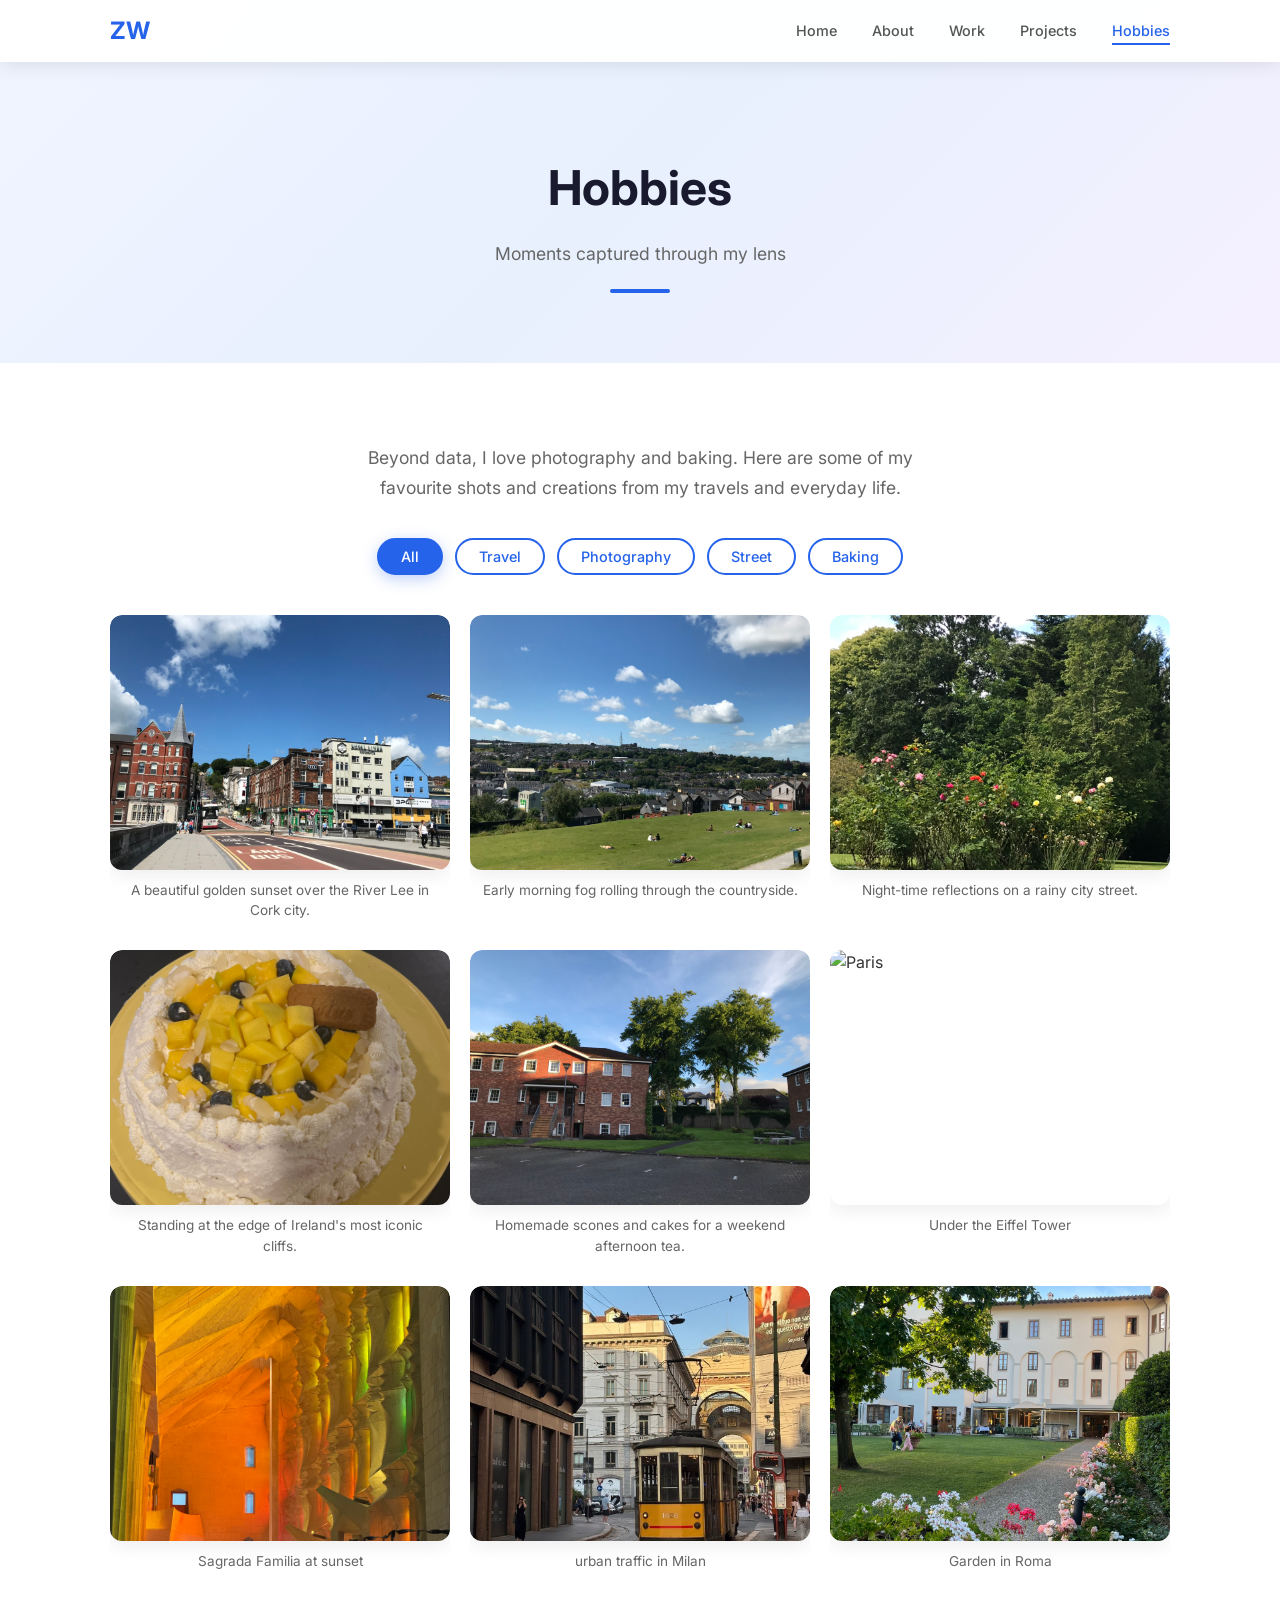
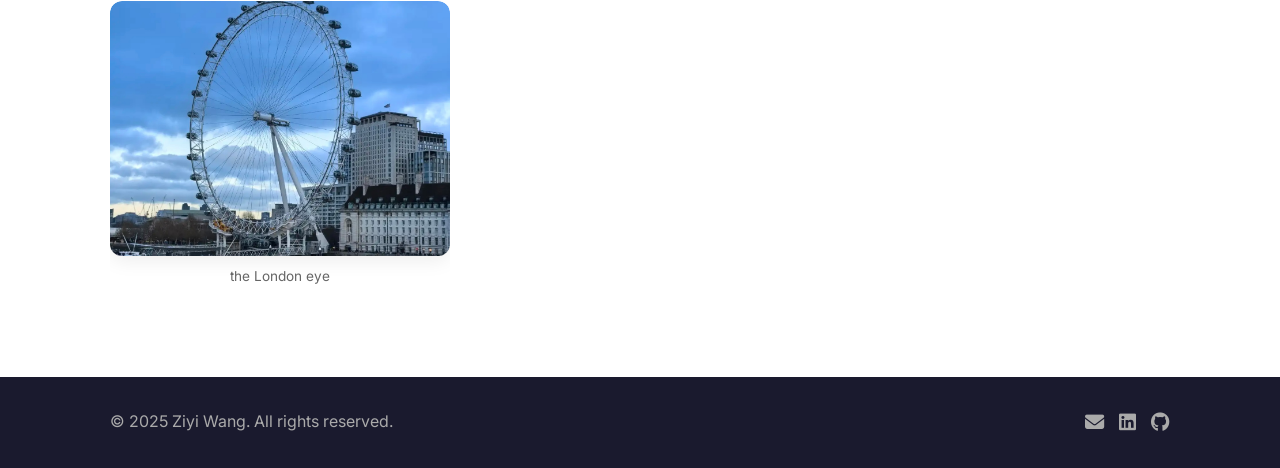
==== commit 7b09f4ce: "Update index.html" ====
--- a/hobbies/index.html
+++ b/hobbies/index.html
@@ -136,7 +136,7 @@
                 <!-- Photo 6 -->
                 <div class="photo-item" data-category="photography">
                     <div class="photo-wrapper">
-                        <img src="../assets/photos/photo6.jpeg" alt="Paris" loading="lazy">
+                        <img src="../assets/photos/IMG_7077.jpeg" alt="Paris" loading="lazy">
                         <div class="photo-overlay">
                             <div class="photo-info">
                                 <h4>Paris</h4>
@@ -147,7 +147,7 @@
                     </div>
                     <div class="photo-caption">Under the Eiffel Tower</div>
                 </div>
-                <!-- Photo 6 -->
+                <!-- Photo 7 -->
                 <div class="photo-item" data-category="travel">
                     <div class="photo-wrapper">
                         <img src="../assets/photos/IMG_5856.jpeg" alt="Barcelona" loading="lazy">
@@ -161,7 +161,48 @@
                     </div>
                     <div class="photo-caption">Sagrada Familia at sunset</div>
                 </div>
-            </div>
+                <!-- Photo 8 -->
+                <div class="photo-item" data-category="travel">
+                    <div class="photo-wrapper">
+                        <img src="../assets/photos/IMG_6258.jpeg" alt="Milan" loading="lazy">
+                        <div class="photo-overlay">
+                            <div class="photo-info">
+                                <h4>Milan</h4>
+                                <p>travel · 2024</p>
+                            </div>
+                            <button class="photo-expand"><i class="fas fa-expand"></i></button>
+                        </div>
+                    </div>
+                    <div class="photo-caption">urban traffic in Milan</div>
+                </div>  
+                <!-- Photo 9 -->
+                <div class="photo-item" data-category="travel">
+                    <div class="photo-wrapper">
+                        <img src="../assets/photos/IMG_6257.jpeg" alt="Roma" loading="lazy">
+                        <div class="photo-overlay">
+                            <div class="photo-info">
+                                <h4>Roma</h4>
+                                <p>travel · 2025</p>
+                            </div>
+                            <button class="photo-expand"><i class="fas fa-expand"></i></button>
+                        </div>
+                    </div>
+                    <div class="photo-caption">Garden in Roma</div>
+                </div>
+                <!-- Photo 10 -->
+                <div class="photo-item" data-category="travel">
+                    <div class="photo-wrapper">
+                        <img src="../assets/photos/IMG_9314.jpeg" alt="London" loading="lazy">
+                        <div class="photo-overlay">
+                            <div class="photo-info">
+                                <h4>Roma</h4>
+                                <p>travel · 2025</p>
+                            </div>
+                            <button class="photo-expand"><i class="fas fa-expand"></i></button>
+                        </div>
+                    </div>
+                    <div class="photo-caption">the London eye</div>
+                </div>
         </div>
     </section>
 
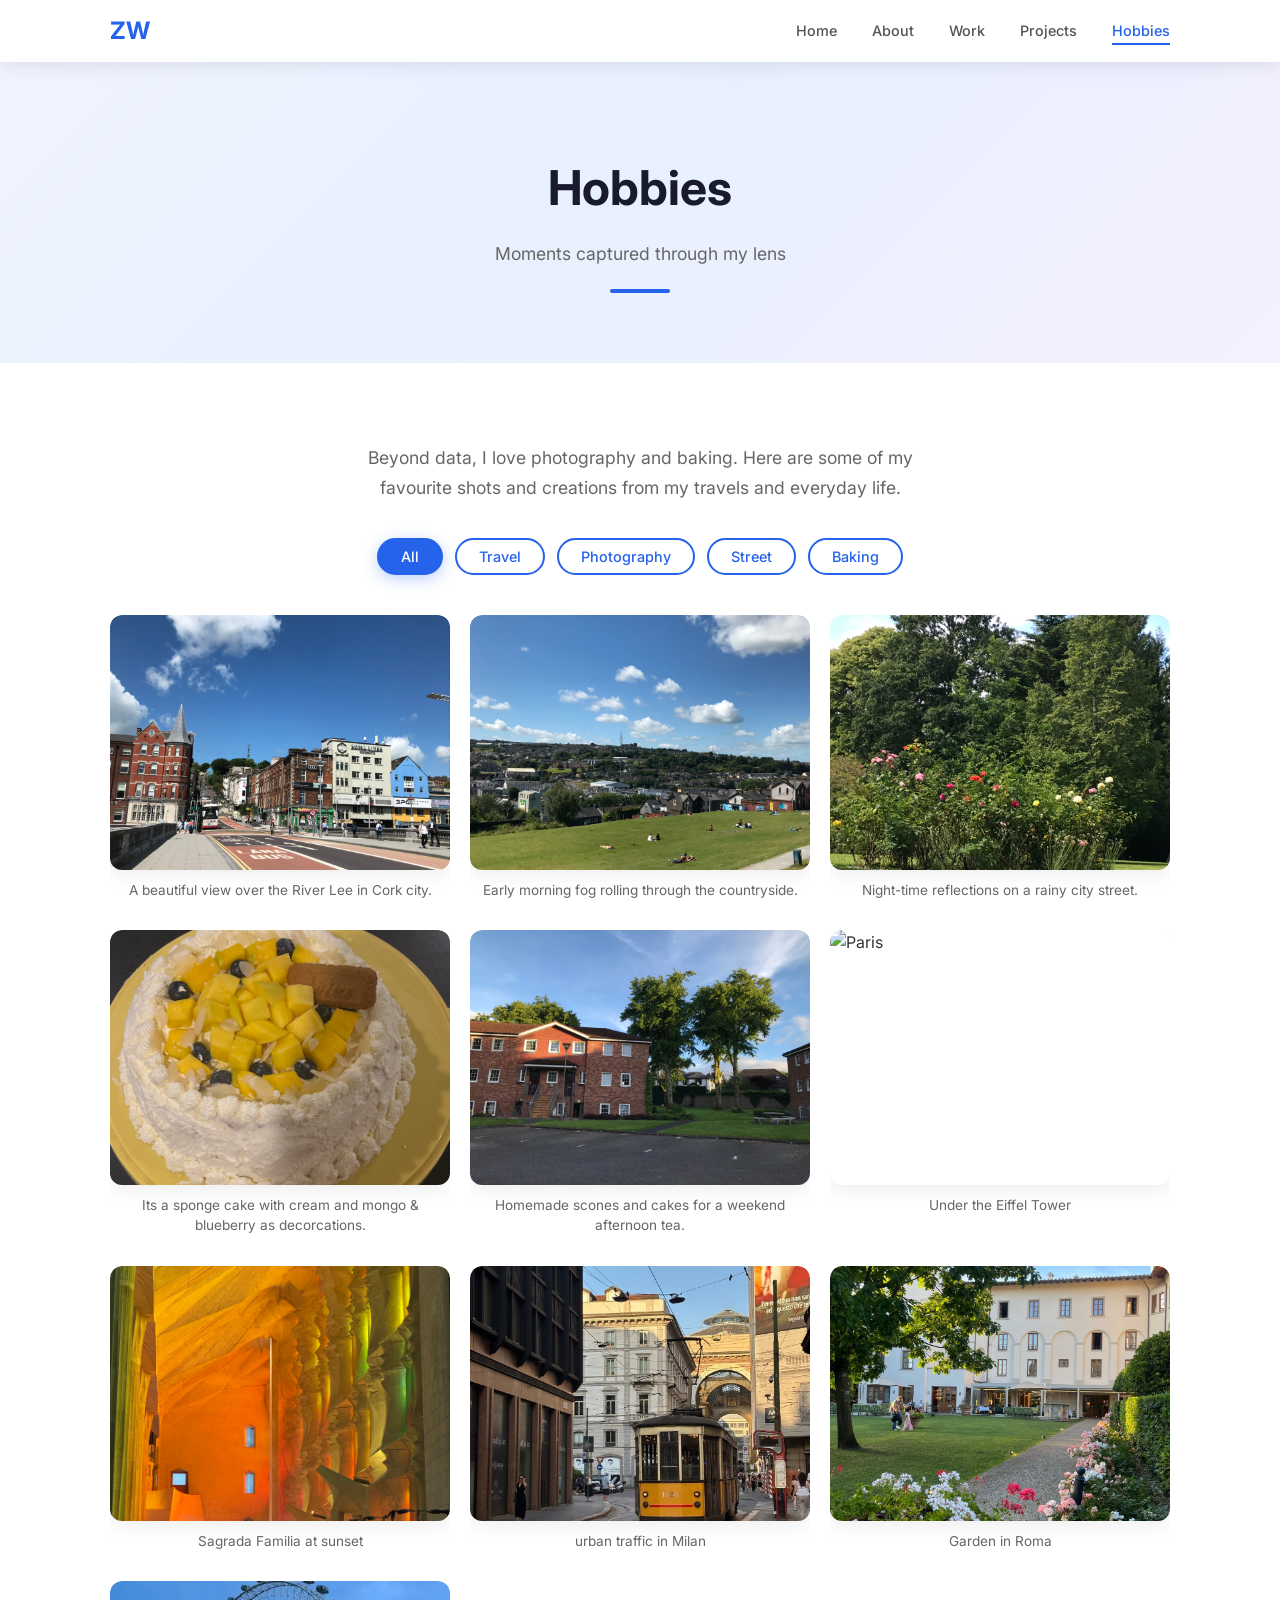
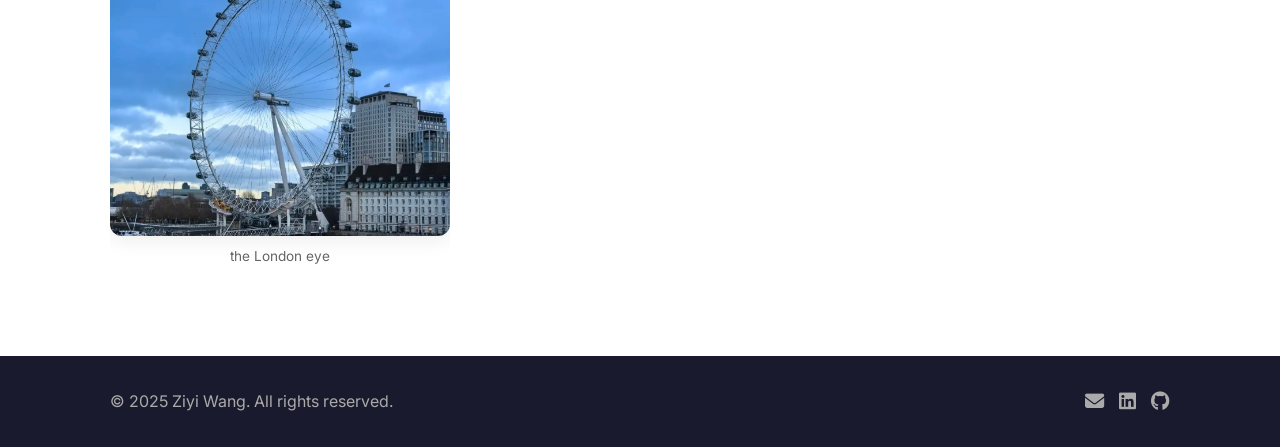
==== commit 1a14d7a1: "Update index.html" ====
--- a/hobbies/index.html
+++ b/hobbies/index.html
@@ -61,16 +61,16 @@
                 <!-- Photo 1 -->
                 <div class="photo-item" data-category="travel">
                     <div class="photo-wrapper">
-                        <img src="../assets/photos/photo1.jpeg" alt="Sunset in Cork" loading="lazy">
-                        <div class="photo-overlay">
-                            <div class="photo-info">
-                                <h4>Sunset in Cork</h4>
+                        <img src="../assets/photos/photo1.jpeg" alt="lovely Cork street" loading="lazy">
+                        <div class="photo-overlay">
+                            <div class="photo-info">
+                                <h4>lovely Cork street</h4>
                                 <p>Travel · 2024</p>
                             </div>
                             <button class="photo-expand"><i class="fas fa-expand"></i></button>
                         </div>
                     </div>
-                    <div class="photo-caption">A beautiful golden sunset over the River Lee in Cork city.</div>
+                    <div class="photo-caption">A beautiful view over the River Lee in Cork city.</div>
                 </div>
 
                 <!-- Photo 2 -->
@@ -104,18 +104,18 @@
                 </div>
 
                 <!-- Photo 4 -->
-                <div class="photo-item" data-category="travel">
-                    <div class="photo-wrapper">
-                        <img src="../assets/photos/photo4.jpeg" alt="Cliffs of Moher" loading="lazy">
-                        <div class="photo-overlay">
-                            <div class="photo-info">
-                                <h4>Cliffs of Moher</h4>
+                <div class="photo-item" data-category="baking">
+                    <div class="photo-wrapper">
+                        <img src="../assets/photos/photo4.jpeg" alt="my first cake" loading="lazy">
+                        <div class="photo-overlay">
+                            <div class="photo-info">
+                                <h4>my first cake</h4>
                                 <p>Travel · 2024</p>
                             </div>
                             <button class="photo-expand"><i class="fas fa-expand"></i></button>
                         </div>
                     </div>
-                    <div class="photo-caption">Standing at the edge of Ireland's most iconic cliffs.</div>
+                    <div class="photo-caption">Its a sponge cake with cream and mongo & blueberry as decorcations.</div>
                 </div>
 
                 <!-- Photo 5 -->
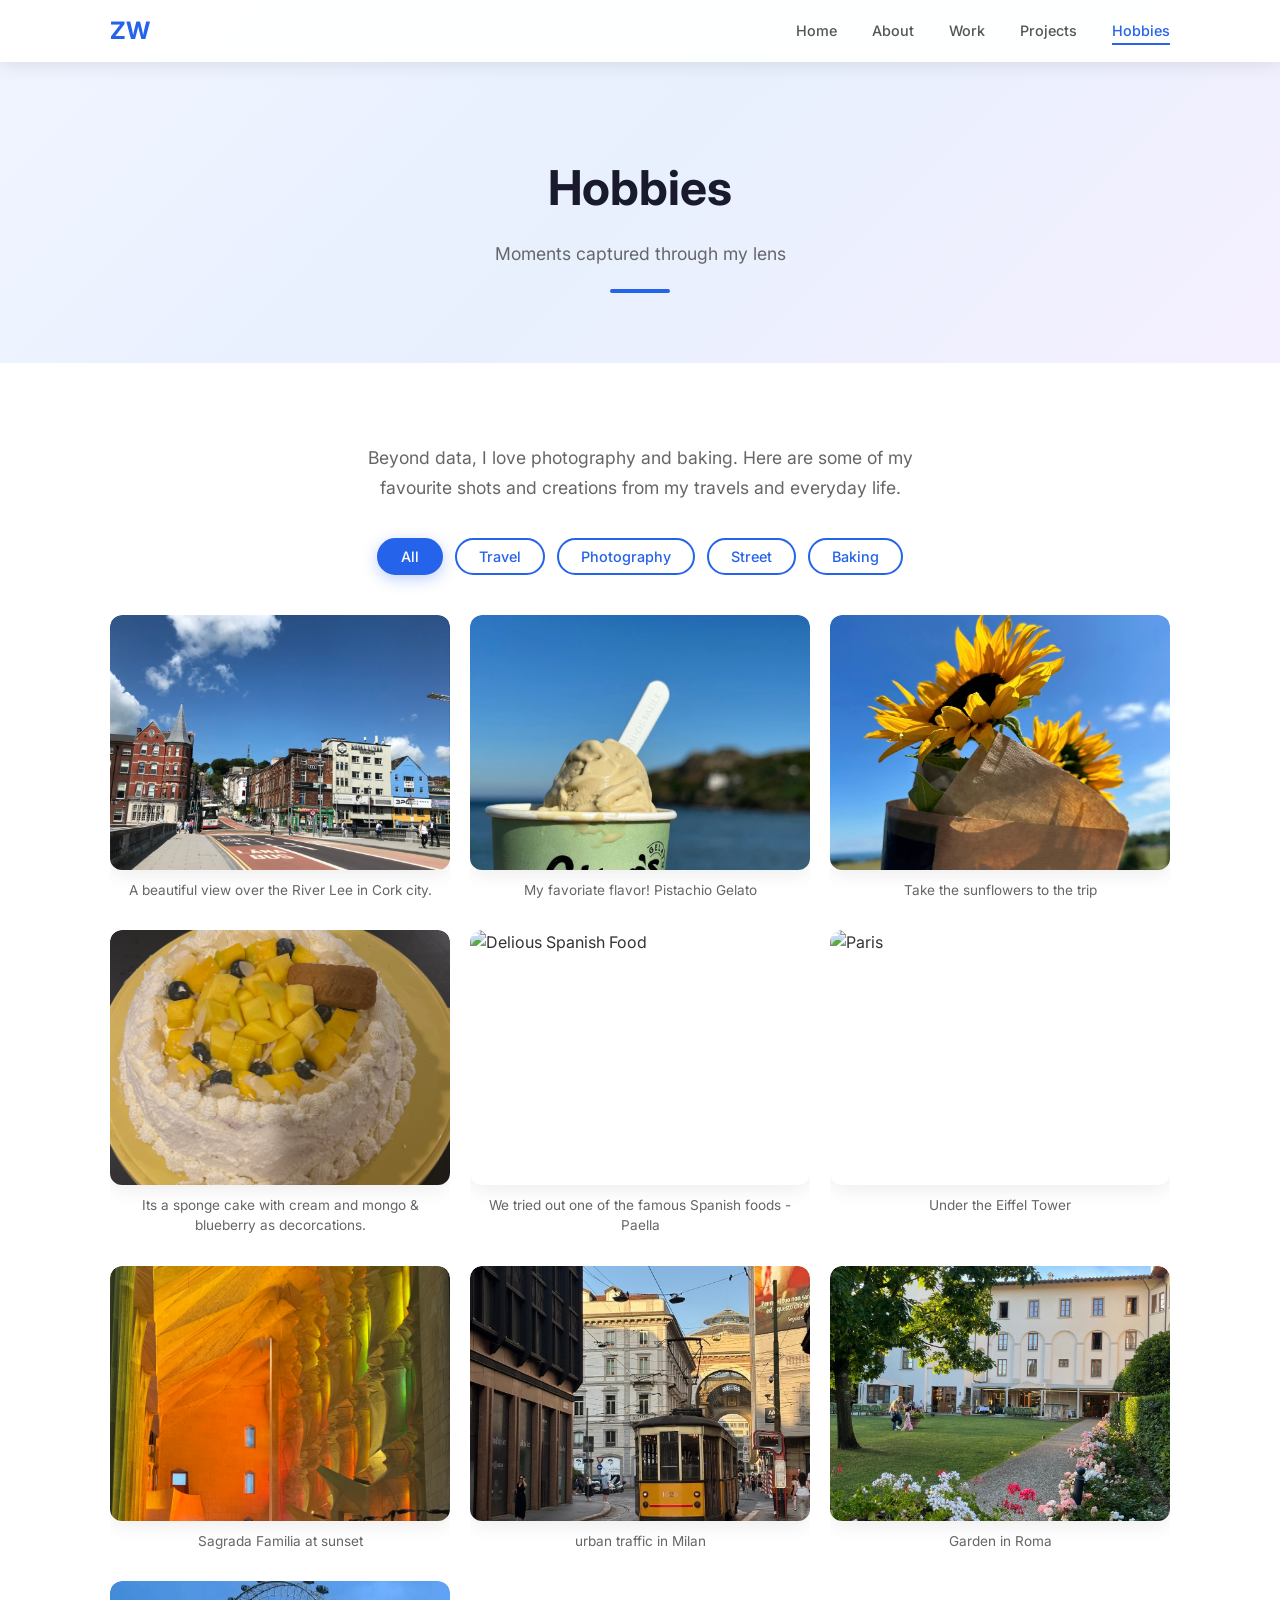
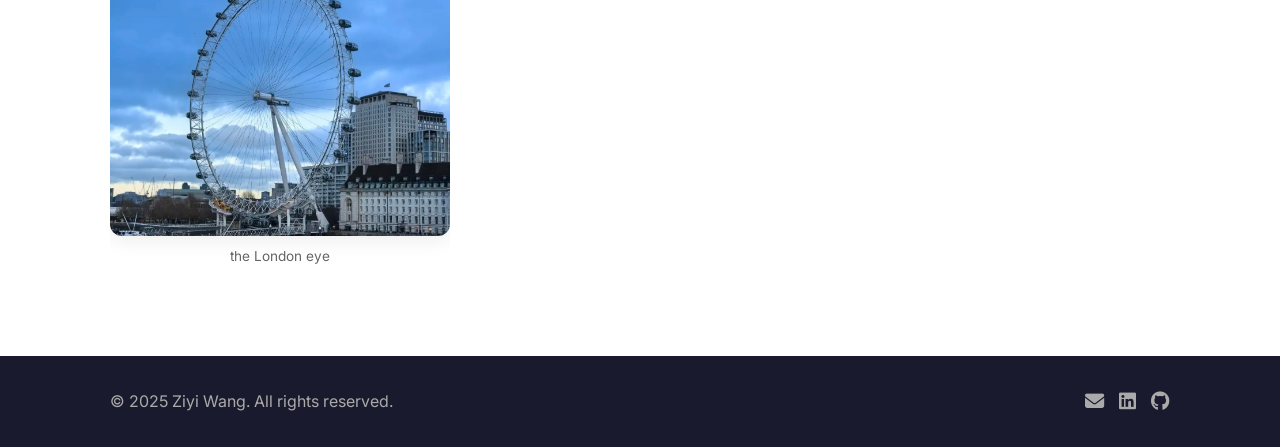
==== commit ebdd7131: "Update index.html" ====
--- a/hobbies/index.html
+++ b/hobbies/index.html
@@ -76,7 +76,7 @@
                 <!-- Photo 2 -->
                 <div class="photo-item" data-category="photography">
                     <div class="photo-wrapper">
-                        <img src="../assets/photos/photo2.jpeg" alt="Morning Mist" loading="lazy">
+                        <img src="../assets/photos/tastey gelato in Kinsale.jpeg" alt="Morning Mist" loading="lazy">
                         <div class="photo-overlay">
                             <div class="photo-info">
                                 <h4>Morning Mist</h4>
@@ -85,22 +85,22 @@
                             <button class="photo-expand"><i class="fas fa-expand"></i></button>
                         </div>
                     </div>
-                    <div class="photo-caption">Early morning fog rolling through the countryside.</div>
+                    <div class="photo-caption"> My favoriate flavor! Pistachio Gelato </div>
                 </div>
 
                 <!-- Photo 3 -->
-                <div class="photo-item" data-category="street">
-                    <div class="photo-wrapper">
-                        <img src="../assets/photos/photo3.jpeg" alt="City Lights" loading="lazy">
-                        <div class="photo-overlay">
-                            <div class="photo-info">
-                                <h4>City Lights</h4>
-                                <p>Street · 2023</p>
-                            </div>
-                            <button class="photo-expand"><i class="fas fa-expand"></i></button>
-                        </div>
-                    </div>
-                    <div class="photo-caption">Night-time reflections on a rainy city street.</div>
+                <div class="photo-item" data-category="photography">
+                    <div class="photo-wrapper">
+                        <img src="../assets/photos/sunflowers.jpeg" alt="a bunch of sunflowers " loading="lazy">
+                        <div class="photo-overlay">
+                            <div class="photo-info">
+                                <h4>a bunch of sunflowers </h4>
+                                <p>Photography · 2023</p>
+                            </div>
+                            <button class="photo-expand"><i class="fas fa-expand"></i></button>
+                        </div>
+                    </div>
+                    <div class="photo-caption"> Take the sunflowers to the trip</div>
                 </div>
 
                 <!-- Photo 4 -->
@@ -119,18 +119,18 @@
                 </div>
 
                 <!-- Photo 5 -->
-                <div class="photo-item" data-category="baking">
-                    <div class="photo-wrapper">
-                        <img src="../assets/photos/photo5.jpeg" alt="Afternoon Tea" loading="lazy">
-                        <div class="photo-overlay">
-                            <div class="photo-info">
-                                <h4>Afternoon Tea</h4>
-                                <p>Baking · 2024</p>
-                            </div>
-                            <button class="photo-expand"><i class="fas fa-expand"></i></button>
-                        </div>
-                    </div>
-                    <div class="photo-caption">Homemade scones and cakes for a weekend afternoon tea.</div>
+                <div class="photo-item" data-category="travel">
+                    <div class="photo-wrapper">
+                        <img src="../assets/photos/delious paella.jpeg" alt="Delious Spanish Food" loading="lazy">
+                        <div class="photo-overlay">
+                            <div class="photo-info">
+                                <h4>Delious Spanish Food</h4>
+                                <p>Travel · 2024</p>
+                            </div>
+                            <button class="photo-expand"><i class="fas fa-expand"></i></button>
+                        </div>
+                    </div>
+                    <div class="photo-caption">We tried out one of the famous Spanish foods - Paella</div>
                 </div>
 
                 <!-- Photo 6 -->
